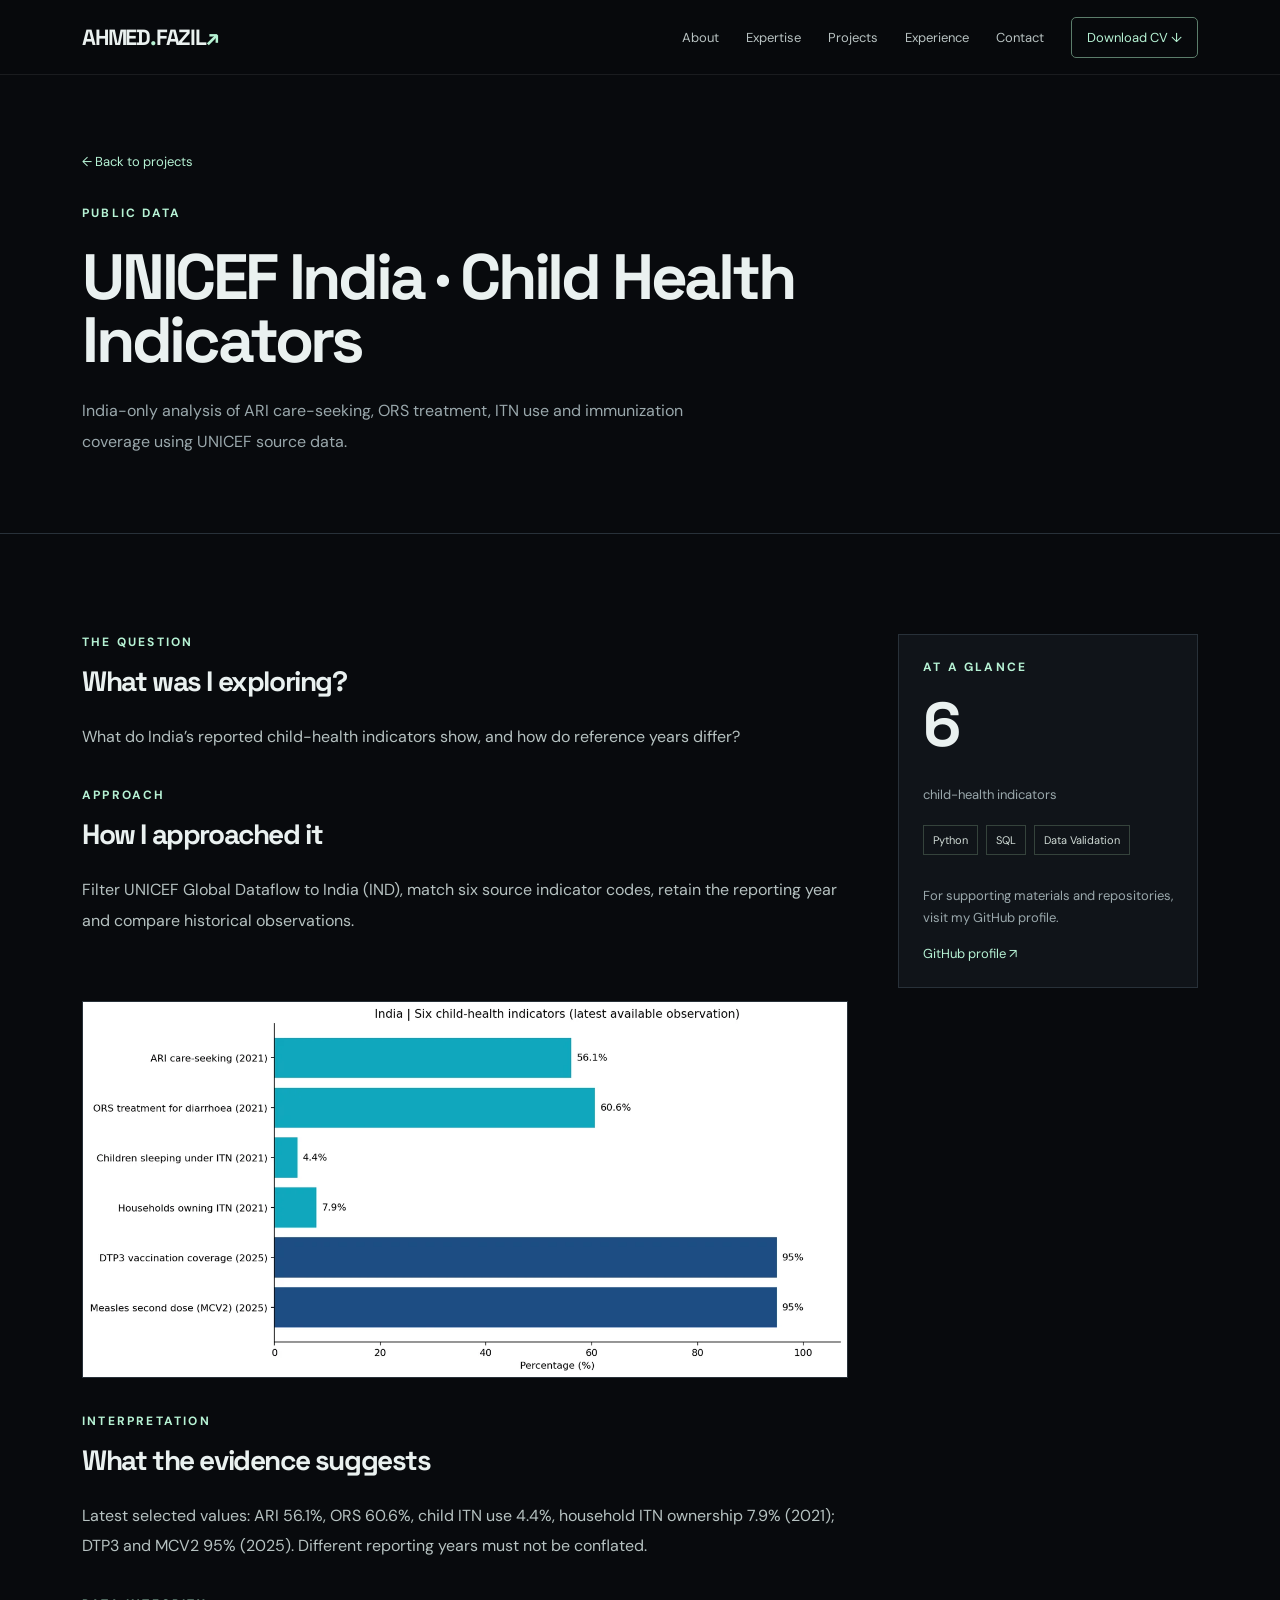
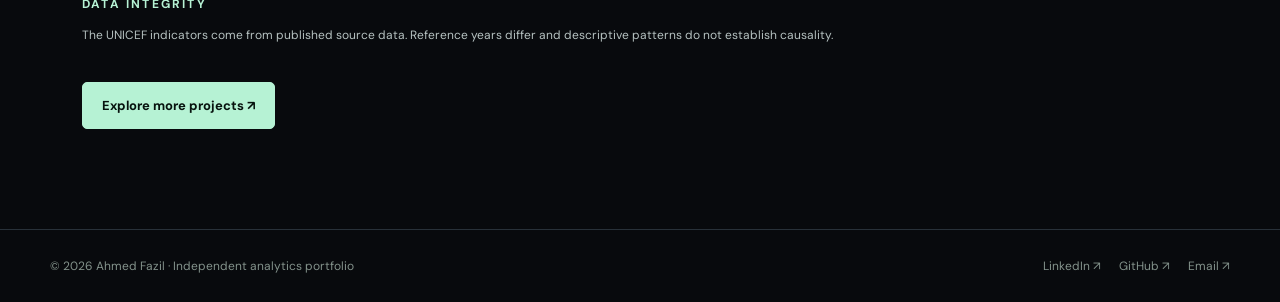
==== project-unicef.html @ 898b57bc "Deploy completed analytics portfolio with case studies, images and CV" ====
<!doctype html><html lang="en"><head><meta charset="utf-8"><meta name="viewport" content="width=device-width,initial-scale=1"><meta name="theme-color" content="#080a0d"><meta name="description" content="India-only analysis of ARI care-seeking, ORS treatment, ITN use and immunization coverage using UNICEF source data."><title>UNICEF India · Child Health Indicators — Ahmed Fazil</title><link rel="stylesheet" href="style.css"></head><body><header class="topbar"><nav class="wrap nav"><a class="logo" href="index.html">AHMED<span style="color:#b6f2d4">.</span>FAZIL<i>↗</i></a><button class="menu" aria-label="Toggle menu" aria-expanded="false">Menu ☰</button><div class="navlinks"><a href="index.html#about">About</a><a href="index.html#skills">Expertise</a><a href="index.html#projects">Projects</a><a href="index.html#experience">Experience</a><a href="index.html#contact">Contact</a><a class="resume" href="assets/Ahmed_Fazil_Data_Analytics_CV.pdf" download>Download CV ↓</a></div></nav></header><main><section class="casehero"><div class="wrap"><a class="back" href="index.html#projects">← Back to projects</a><p class="section-label" style="margin-top:34px">Public data</p><h1>UNICEF India · Child Health Indicators</h1><p class="intro">India-only analysis of ARI care-seeking, ORS treatment, ITN use and immunization coverage using UNICEF source data.</p></div></section><section class="section"><div class="wrap casegrid"><article><div class="caseblock"><div class="section-label">The question</div><h2>What was I exploring?</h2><p>What do India’s reported child-health indicators show, and how do reference years differ?</p></div><div class="caseblock"><div class="section-label">Approach</div><h2>How I approached it</h2><p>Filter UNICEF Global Dataflow to India (IND), match six source indicator codes, retain the reporting year and compare historical observations.</p></div><img class="caseimage" src="assets/unicef.webp" alt="Visualization for UNICEF India · Child Health Indicators"><div class="caseblock"><div class="section-label">Interpretation</div><h2>What the evidence suggests</h2><p>Latest selected values: ARI 56.1%, ORS 60.6%, child ITN use 4.4%, household ITN ownership 7.9% (2021); DTP3 and MCV2 95% (2025). Different reporting years must not be conflated.</p></div><div class="caseblock"><div class="section-label">Data integrity</div><p class="note">The UNICEF indicators come from published source data. Reference years differ and descriptive patterns do not establish causality.</p></div><a class="button primary" href="index.html#projects">Explore more projects ↗</a></article><aside class="aside"><div class="section-label">At a glance</div><h2>6</h2><p>child-health indicators</p><div class="chips"><span class="chip">Python</span><span class="chip">SQL</span><span class="chip">Data Validation</span></div><p style="margin-top:30px">For supporting materials and repositories, visit my GitHub profile.</p><a class="back" href="https://github.com/AhmedFazil007" target="_blank" rel="noopener">GitHub profile ↗</a></aside></div></section></main><footer class="wrap footer"><span>© 2026 Ahmed Fazil · Independent analytics portfolio</span><div class="footlinks"><a href="https://www.linkedin.com/in/ahmedfazil0/" target="_blank" rel="noopener">LinkedIn ↗</a><a href="https://github.com/AhmedFazil007" target="_blank" rel="noopener">GitHub ↗</a><a href="mailto:ahmedfazil.careers@gmail.com">Email ↗</a></div></footer><script>const m=document.querySelector('.menu'),l=document.querySelector('.navlinks');m.addEventListener('click',()=>{const opened=l.classList.toggle('open');m.setAttribute('aria-expanded',String(opened))});l.querySelectorAll('a').forEach(a=>a.addEventListener('click',()=>{l.classList.remove('open');m.setAttribute('aria-expanded','false')}));</script></body></html>
---- style.css ----
@import url('https://fonts.googleapis.com/css2?family=DM+Sans:wght@400;500;600;700&family=Space+Grotesk:wght@400;500;600;700&display=swap');:root{color-scheme:dark;--bg:#080a0d;--surface:#101419;--surface2:#141b20;--line:#283139;--text:#eaf1f0;--muted:#9aa8ac;--accent:#b6f2d4}*{box-sizing:border-box}html{scroll-behavior:smooth}body{margin:0;background:var(--bg);color:var(--text);font-family:'DM Sans',sans-serif}a{color:inherit;text-decoration:none}button{font:inherit}::selection{background:var(--accent);color:#07120d}.wrap{max-width:1180px;margin:auto;padding:0 32px}.topbar{position:sticky;top:0;z-index:30;background:#080a0de9;border-bottom:1px solid #ffffff14;backdrop-filter:blur(18px)}.nav{height:74px;display:flex;align-items:center;justify-content:space-between}.logo{font:700 22px 'Space Grotesk';letter-spacing:-1.2px}.logo i{color:var(--accent);font-style:normal}.navlinks{display:flex;gap:27px;align-items:center;font-size:13px;color:#b8c2c2}.navlinks a:hover,.back:hover{color:var(--accent)}.navlinks .resume{border:1px solid #5b7d6b;padding:11px 15px;border-radius:5px;color:var(--accent)}.menu{display:none;background:transparent;border:1px solid var(--line);color:white;padding:9px 12px;border-radius:6px}.hero{padding:112px 0 115px;border-bottom:1px solid var(--line);background:radial-gradient(ellipse at 82% 37%,#14362b 0,transparent 45%)}.hero-grid{display:grid;grid-template-columns:1.2fr .8fr;gap:62px;align-items:center}.eyebrow,.section-label{color:var(--accent);font-size:12px;font-weight:700;letter-spacing:2.2px;text-transform:uppercase}.eyebrow:before{content:'●';font-size:10px;margin-right:12px}h1,h2,h3{font-family:'Space Grotesk';letter-spacing:-.05em}h1{font-size:clamp(58px,7.5vw,104px);line-height:.98;margin:25px 0}h1 span{color:var(--accent)}.hero p,.intro{color:var(--muted);line-height:1.9;font-size:16px;max-width:620px}.actions{display:flex;flex-wrap:wrap;gap:12px;margin-top:34px}.button{display:inline-flex;gap:12px;align-items:center;justify-content:center;padding:14px 19px;border-radius:5px;font-size:13px;font-weight:700;border:1px solid #46524f;transition:.2s}.button.primary{background:var(--accent);color:#07120e;border-color:var(--accent)}.button:hover{transform:translateY(-2px)}.portrait{position:relative;max-width:400px;margin-left:auto}.portrait:before{content:'';position:absolute;inset:-20px 20px 20px -20px;border:1px solid #436355;border-radius:220px 220px 8px 8px}.portrait img{position:relative;width:100%;aspect-ratio:4/5;object-fit:cover;object-position:center 22%;border-radius:210px 210px 8px 8px;filter:saturate(.84)}.portrait-caption{position:absolute;bottom:-18px;right:-12px;background:#15201c;border:1px solid #496955;padding:15px 18px;font-size:12px;letter-spacing:1px}.hero-meta{margin-top:45px;display:flex;gap:24px;flex-wrap:wrap;font-size:12px;color:#aab8b6}.hero-meta span{border-left:1px solid #52685e;padding-left:15px}.section{padding:100px 0;border-bottom:1px solid var(--line);scroll-margin-top:74px}.section h2{font-size:clamp(37px,5vw,62px);line-height:1.1;margin:16px 0 25px}.split{display:grid;grid-template-columns:1.1fr .9fr;gap:75px}.prose{color:#b6c2c1;line-height:1.95}.stats{display:grid;grid-template-columns:1fr 1fr;gap:12px}.stat{background:var(--surface);border:1px solid var(--line);padding:24px}.stat strong{font:700 33px 'Space Grotesk';color:var(--accent)}.stat small{display:block;color:var(--muted);margin-top:10px;line-height:1.5}.skill-grid{display:grid;grid-template-columns:repeat(3,1fr);gap:14px}.skillbox{background:var(--surface);border:1px solid var(--line);padding:26px}.skillbox h3{margin:0 0 14px;font-size:19px}.skillbox p{color:var(--muted);font-size:14px;line-height:1.8}.chips{display:flex;flex-wrap:wrap;gap:8px;margin-top:18px}.chip{font-size:11px;color:#d0dbd6;border:1px solid #35433c;padding:7px 9px}.filterbar{display:flex;flex-wrap:wrap;gap:10px;margin:25px 0}.filter{background:transparent;color:#aab7b2;border:1px solid #35423c;padding:10px 16px;border-radius:5px;cursor:pointer}.filter[aria-pressed=true]{background:var(--accent);color:#09140d;border-color:var(--accent)}.cards{display:grid;grid-template-columns:repeat(2,minmax(0,1fr));gap:18px}.card{background:var(--surface);border:1px solid var(--line);transition:transform .2s,border-color .2s}.card:hover{transform:translateY(-4px);border-color:#688b76}.thumb{height:255px;display:flex;align-items:center;justify-content:center;overflow:hidden;background:linear-gradient(140deg,#152b27,#0e171d);position:relative}.thumb img{width:100%;height:100%;object-fit:cover;object-position:top;opacity:.87}.thumb .placeholder{font:700 72px 'Space Grotesk';color:#b6f2d4}.cardbody{padding:25px}.cardbody h3{font-size:24px;margin:12px 0}.cardbody p{color:var(--muted);font-size:14px;line-height:1.75;min-height:75px}.cardmeta{font-size:11px;color:var(--accent);text-transform:uppercase;letter-spacing:1.4px}.cardlink{display:inline-block;margin-top:20px;color:var(--accent);font-size:13px;font-weight:700}.timeline{border-left:1px solid #43584b;padding-left:25px}.job{position:relative;margin-bottom:30px}.job:before{content:'';position:absolute;left:-31px;top:7px;width:11px;height:11px;border-radius:50%;background:var(--accent)}.job small{color:var(--accent)}.job h3{margin:9px 0 3px;font-size:22px}.job p{color:var(--muted);font-size:14px;line-height:1.8}.education{background:var(--surface);border:1px solid var(--line);padding:24px;margin-bottom:12px}.education p{color:var(--muted);font-size:14px;line-height:1.7}.contact{background:radial-gradient(ellipse at 80% 10%,#12362b,transparent 50%)}.email{font:600 clamp(21px,3.3vw,39px) 'Space Grotesk';color:var(--accent);word-break:break-word}.footer{padding:28px 0;color:#83928b;font-size:12px;display:flex;justify-content:space-between;gap:15px;flex-wrap:wrap}.footlinks{display:flex;gap:18px}.casehero{padding:75px 0 60px;border-bottom:1px solid var(--line)}.casehero h1{font-size:clamp(40px,5vw,68px);max-width:900px}.casegrid{display:grid;grid-template-columns:1fr 300px;gap:50px}.caseblock{margin:0 0 35px}.caseblock h2{font-size:28px}.caseblock p{color:#b6c2c1;line-height:1.9}.caseimage{width:100%;border:1px solid var(--line);margin:30px 0}.aside{background:var(--surface);border:1px solid var(--line);padding:24px;align-self:start}.aside p{font-size:13px;color:var(--muted);line-height:1.7}.back{display:inline-block;color:var(--accent);font-size:13px}.note{color:#96a7a0;font-size:12px;line-height:1.8}.hidden{display:none!important}@media(max-width:900px){.hero-grid,.split,.casegrid{grid-template-columns:1fr}.portrait{margin:35px auto 0;max-width:320px}.skill-grid{grid-template-columns:1fr}.hero{padding:70px 0}.section{padding:70px 0}.hero-grid{gap:10px}}@media(max-width:650px){.wrap{padding:0 20px}.navlinks{display:none;position:absolute;top:74px;left:0;right:0;background:#101619;padding:25px;flex-direction:column;border-bottom:1px solid var(--line)}.navlinks.open{display:flex}.menu{display:block}.cards{grid-template-columns:1fr}.hero h1{font-size:58px}.thumb{height:220px}.hero-meta{gap:14px}}@media(prefers-reduced-motion:reduce){html{scroll-behavior:auto}.button,.card{transition:none}}
.pending-visual{border:1px dashed #5b7472;border-radius:16px;padding:65px 24px;text-align:center;color:#a9c7c0;background:linear-gradient(125deg,#102421,#111b22);font-size:15px}

.dashboard-gallery{display:grid;gap:22px;margin-top:20px}.dashboard-gallery figure{margin:0;background:#111820;border:1px solid #29343a;border-radius:12px;overflow:hidden}.dashboard-gallery img{width:100%;height:auto;display:block}.dashboard-gallery figcaption{padding:12px 16px;color:#b9c7c4;font-size:13px}.dashboard-gallery a{display:block}.thumb img{object-fit:cover}.thumb img[src^="https://"]{object-position:top center}
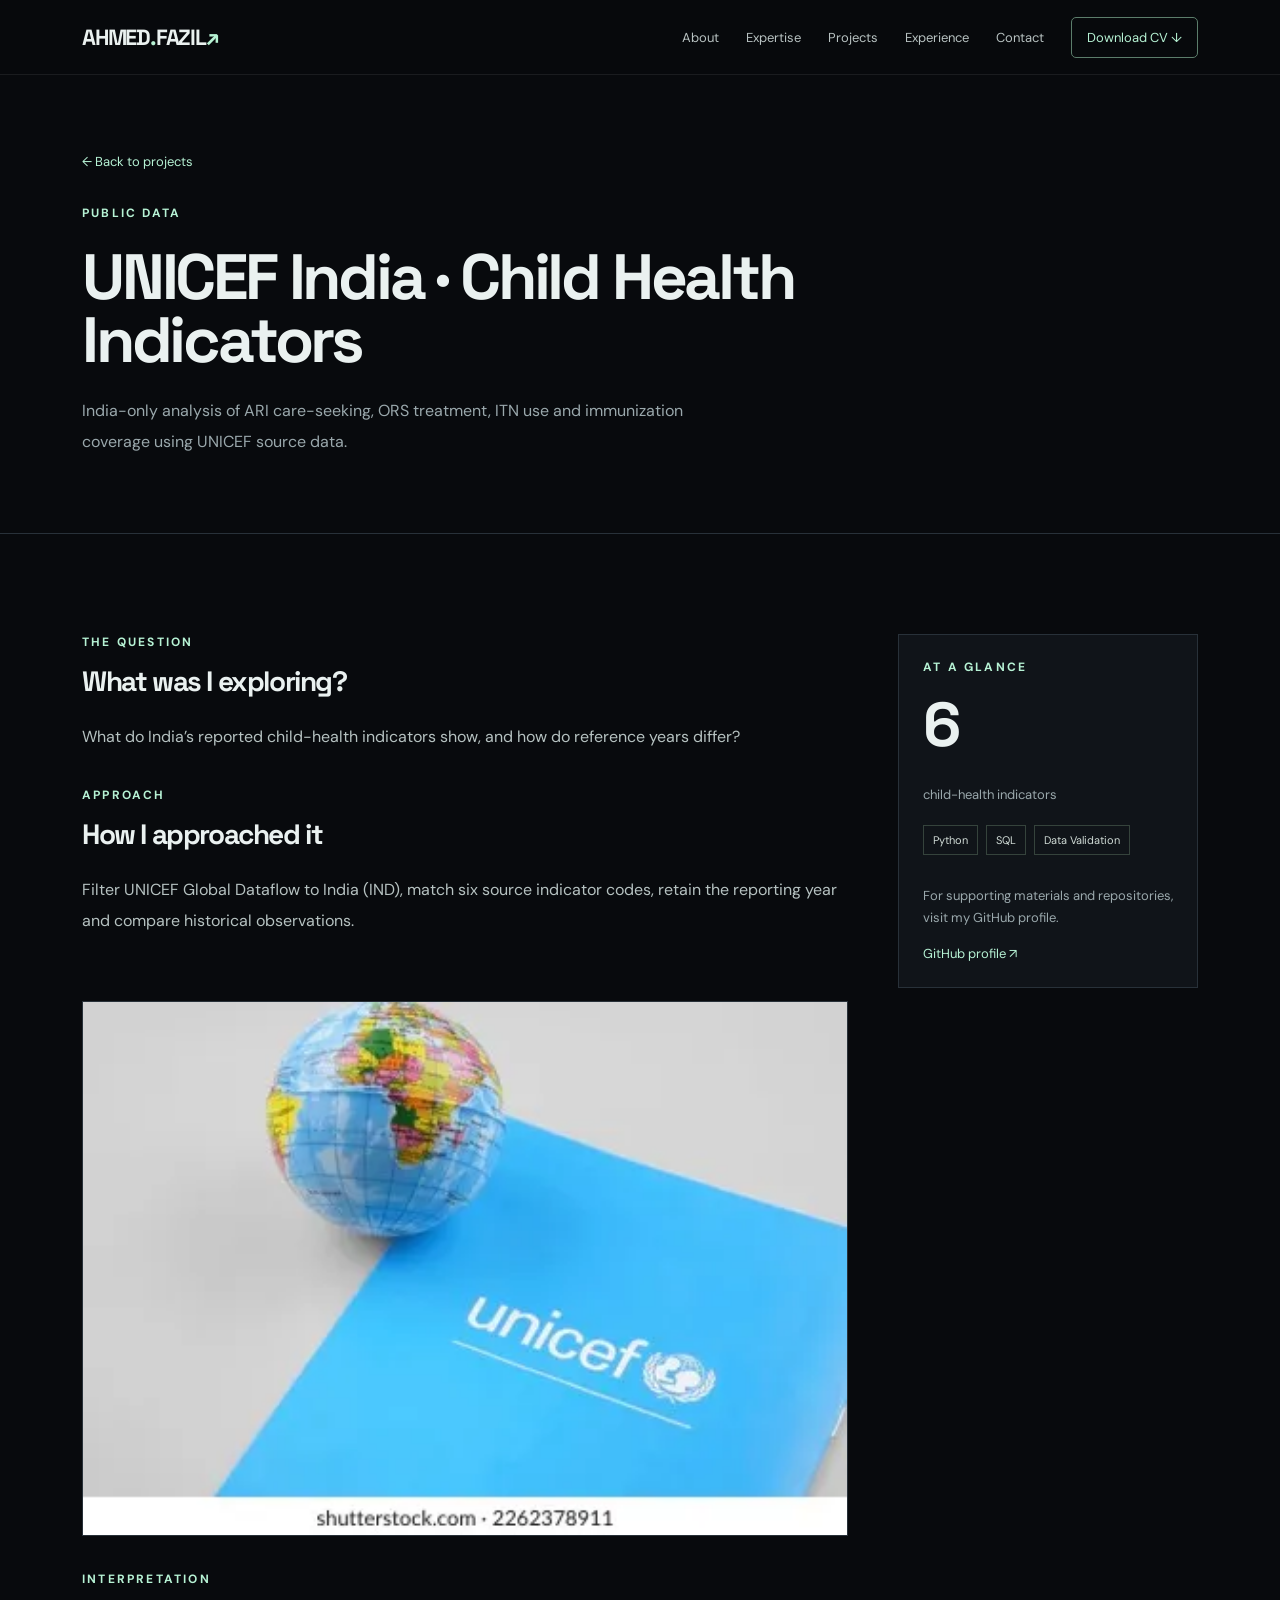
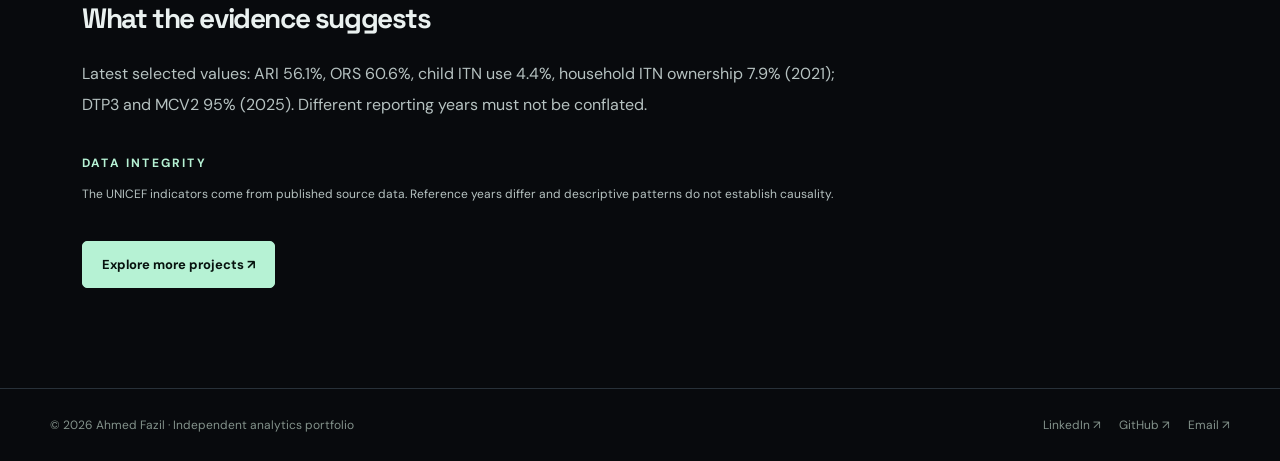
==== commit 9982cd57: "Use new UNICEF image filename to bypass stale browser caches" ====
--- a/project-unicef.html
+++ b/project-unicef.html
@@ -1 +1 @@
-<!doctype html><html lang="en"><head><meta charset="utf-8"><meta name="viewport" content="width=device-width,initial-scale=1"><meta name="theme-color" content="#080a0d"><meta name="description" content="India-only analysis of ARI care-seeking, ORS treatment, ITN use and immunization coverage using UNICEF source data."><title>UNICEF India · Child Health Indicators — Ahmed Fazil</title><link rel="stylesheet" href="style.css"></head><body><header class="topbar"><nav class="wrap nav"><a class="logo" href="index.html">AHMED<span style="color:#b6f2d4">.</span>FAZIL<i>↗</i></a><button class="menu" aria-label="Toggle menu" aria-expanded="false">Menu ☰</button><div class="navlinks"><a href="index.html#about">About</a><a href="index.html#skills">Expertise</a><a href="index.html#projects">Projects</a><a href="index.html#experience">Experience</a><a href="index.html#contact">Contact</a><a class="resume" href="assets/Ahmed_Fazil_Data_Analytics_CV.pdf" download>Download CV ↓</a></div></nav></header><main><section class="casehero"><div class="wrap"><a class="back" href="index.html#projects">← Back to projects</a><p class="section-label" style="margin-top:34px">Public data</p><h1>UNICEF India · Child Health Indicators</h1><p class="intro">India-only analysis of ARI care-seeking, ORS treatment, ITN use and immunization coverage using UNICEF source data.</p></div></section><section class="section"><div class="wrap casegrid"><article><div class="caseblock"><div class="section-label">The question</div><h2>What was I exploring?</h2><p>What do India’s reported child-health indicators show, and how do reference years differ?</p></div><div class="caseblock"><div class="section-label">Approach</div><h2>How I approached it</h2><p>Filter UNICEF Global Dataflow to India (IND), match six source indicator codes, retain the reporting year and compare historical observations.</p></div><img class="caseimage" src="assets/unicef.webp" alt="Visualization for UNICEF India · Child Health Indicators"><div class="caseblock"><div class="section-label">Interpretation</div><h2>What the evidence suggests</h2><p>Latest selected values: ARI 56.1%, ORS 60.6%, child ITN use 4.4%, household ITN ownership 7.9% (2021); DTP3 and MCV2 95% (2025). Different reporting years must not be conflated.</p></div><div class="caseblock"><div class="section-label">Data integrity</div><p class="note">The UNICEF indicators come from published source data. Reference years differ and descriptive patterns do not establish causality.</p></div><a class="button primary" href="index.html#projects">Explore more projects ↗</a></article><aside class="aside"><div class="section-label">At a glance</div><h2>6</h2><p>child-health indicators</p><div class="chips"><span class="chip">Python</span><span class="chip">SQL</span><span class="chip">Data Validation</span></div><p style="margin-top:30px">For supporting materials and repositories, visit my GitHub profile.</p><a class="back" href="https://github.com/AhmedFazil007" target="_blank" rel="noopener">GitHub profile ↗</a></aside></div></section></main><footer class="wrap footer"><span>© 2026 Ahmed Fazil · Independent analytics portfolio</span><div class="footlinks"><a href="https://www.linkedin.com/in/ahmedfazil0/" target="_blank" rel="noopener">LinkedIn ↗</a><a href="https://github.com/AhmedFazil007" target="_blank" rel="noopener">GitHub ↗</a><a href="mailto:ahmedfazil.careers@gmail.com">Email ↗</a></div></footer><script>const m=document.querySelector('.menu'),l=document.querySelector('.navlinks');m.addEventListener('click',()=>{const opened=l.classList.toggle('open');m.setAttribute('aria-expanded',String(opened))});l.querySelectorAll('a').forEach(a=>a.addEventListener('click',()=>{l.classList.remove('open');m.setAttribute('aria-expanded','false')}));</script></body></html>+<!doctype html><html lang="en"><head><meta charset="utf-8"><meta name="viewport" content="width=device-width,initial-scale=1"><meta name="theme-color" content="#080a0d"><meta name="description" content="India-only analysis of ARI care-seeking, ORS treatment, ITN use and immunization coverage using UNICEF source data."><title>UNICEF India · Child Health Indicators — Ahmed Fazil</title><link rel="stylesheet" href="style.css"></head><body><header class="topbar"><nav class="wrap nav"><a class="logo" href="index.html">AHMED<span style="color:#b6f2d4">.</span>FAZIL<i>↗</i></a><button class="menu" aria-label="Toggle menu" aria-expanded="false">Menu ☰</button><div class="navlinks"><a href="index.html#about">About</a><a href="index.html#skills">Expertise</a><a href="index.html#projects">Projects</a><a href="index.html#experience">Experience</a><a href="index.html#contact">Contact</a><a class="resume" href="assets/Ahmed_Fazil_Data_Analytics_CV.pdf" download>Download CV ↓</a></div></nav></header><main><section class="casehero"><div class="wrap"><a class="back" href="index.html#projects">← Back to projects</a><p class="section-label" style="margin-top:34px">Public data</p><h1>UNICEF India · Child Health Indicators</h1><p class="intro">India-only analysis of ARI care-seeking, ORS treatment, ITN use and immunization coverage using UNICEF source data.</p></div></section><section class="section"><div class="wrap casegrid"><article><div class="caseblock"><div class="section-label">The question</div><h2>What was I exploring?</h2><p>What do India’s reported child-health indicators show, and how do reference years differ?</p></div><div class="caseblock"><div class="section-label">Approach</div><h2>How I approached it</h2><p>Filter UNICEF Global Dataflow to India (IND), match six source indicator codes, retain the reporting year and compare historical observations.</p></div><img class="caseimage" src="assets/unicef-project-20261025.webp" alt="UNICEF booklet and globe"><div class="caseblock"><div class="section-label">Interpretation</div><h2>What the evidence suggests</h2><p>Latest selected values: ARI 56.1%, ORS 60.6%, child ITN use 4.4%, household ITN ownership 7.9% (2021); DTP3 and MCV2 95% (2025). Different reporting years must not be conflated.</p></div><div class="caseblock"><div class="section-label">Data integrity</div><p class="note">The UNICEF indicators come from published source data. Reference years differ and descriptive patterns do not establish causality.</p></div><a class="button primary" href="index.html#projects">Explore more projects ↗</a></article><aside class="aside"><div class="section-label">At a glance</div><h2>6</h2><p>child-health indicators</p><div class="chips"><span class="chip">Python</span><span class="chip">SQL</span><span class="chip">Data Validation</span></div><p style="margin-top:30px">For supporting materials and repositories, visit my GitHub profile.</p><a class="back" href="https://github.com/AhmedFazil007" target="_blank" rel="noopener">GitHub profile ↗</a></aside></div></section></main><footer class="wrap footer"><span>© 2026 Ahmed Fazil · Independent analytics portfolio</span><div class="footlinks"><a href="https://www.linkedin.com/in/ahmedfazil0/" target="_blank" rel="noopener">LinkedIn ↗</a><a href="https://github.com/AhmedFazil007" target="_blank" rel="noopener">GitHub ↗</a><a href="mailto:ahmedfazil.careers@gmail.com">Email ↗</a></div></footer><script>const m=document.querySelector('.menu'),l=document.querySelector('.navlinks');m.addEventListener('click',()=>{const opened=l.classList.toggle('open');m.setAttribute('aria-expanded',String(opened))});l.querySelectorAll('a').forEach(a=>a.addEventListener('click',()=>{l.classList.remove('open');m.setAttribute('aria-expanded','false')}));</script></body></html>
